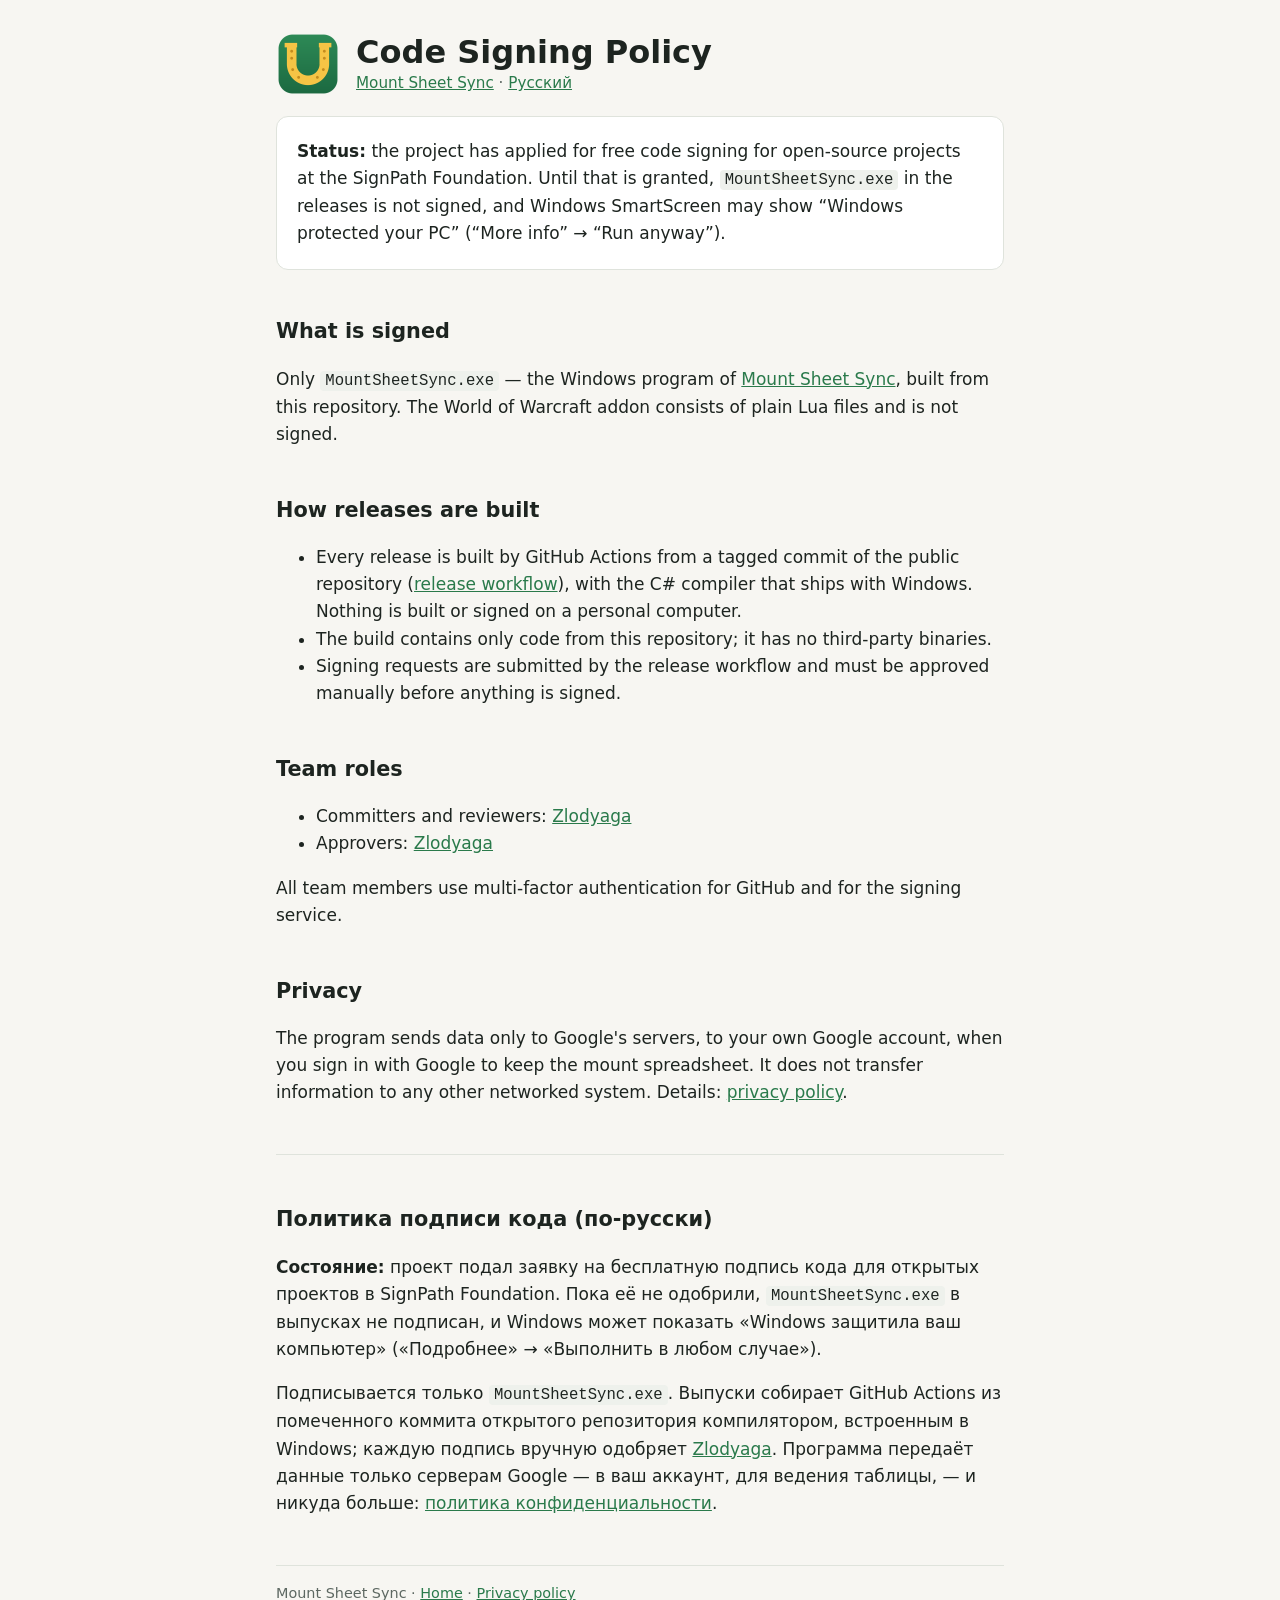
==== code-signing.html @ 60453c23 "Code signing policy page Co-Authored-By: Claude Opus 5.5 <noreply@anthropic.com> Claude-Session: htt" ====
<!doctype html>
<html lang="en">
<head>
<meta charset="utf-8">
<meta name="google-site-verification" content="HjjL_WrsnBHlThyc2jDRRkX_22MiPHdkxiM_3FD29Pc">
<meta name="viewport" content="width=device-width, initial-scale=1">
<title>Code Signing Policy · Mount Sheet Sync</title>
<link rel="icon" href="favicon.png">
<link rel="stylesheet" href="style.css">
</head>
<body>
<main>
<header>
  <img src="logo.png" alt="">
  <div>
    <h1>Code Signing Policy</h1>
    <div class="langs"><a href="index.html">Mount Sheet Sync</a> · <a href="#ru">Русский</a></div>
  </div>
</header>

<div class="card">
<p><strong>Status:</strong> the project has applied for free code signing for open-source projects at the SignPath
Foundation. Until that is granted, <code>MountSheetSync.exe</code> in the releases is not signed, and Windows SmartScreen
may show “Windows protected your PC” (“More info” → “Run anyway”).</p>
</div>

<h2>What is signed</h2>
<p>Only <code>MountSheetSync.exe</code> — the Windows program of
<a href="https://github.com/Zlodyaga/mount-sheet-sync">Mount Sheet Sync</a>, built from this repository. The World of
Warcraft addon consists of plain Lua files and is not signed.</p>

<h2>How releases are built</h2>
<ul>
  <li>Every release is built by GitHub Actions from a tagged commit of the public repository
    (<a href="https://github.com/Zlodyaga/mount-sheet-sync/blob/main/.github/workflows/release.yml">release workflow</a>),
    with the C# compiler that ships with Windows. Nothing is built or signed on a personal computer.</li>
  <li>The build contains only code from this repository; it has no third-party binaries.</li>
  <li>Signing requests are submitted by the release workflow and must be approved manually before anything is signed.</li>
</ul>

<h2>Team roles</h2>
<ul>
  <li>Committers and reviewers: <a href="https://github.com/Zlodyaga">Zlodyaga</a></li>
  <li>Approvers: <a href="https://github.com/Zlodyaga">Zlodyaga</a></li>
</ul>
<p>All team members use multi-factor authentication for GitHub and for the signing service.</p>

<h2>Privacy</h2>
<p>The program sends data only to Google's servers, to your own Google account, when you sign in with Google to keep the
mount spreadsheet. It does not transfer information to any other networked system. Details:
<a href="privacy.html">privacy policy</a>.</p>

<hr>
<section id="ru" lang="ru">
<h2>Политика подписи кода (по-русски)</h2>
<p><strong>Состояние:</strong> проект подал заявку на бесплатную подпись кода для открытых проектов в SignPath
Foundation. Пока её не одобрили, <code>MountSheetSync.exe</code> в выпусках не подписан, и Windows может показать
«Windows защитила ваш компьютер» («Подробнее» → «Выполнить в любом случае»).</p>
<p>Подписывается только <code>MountSheetSync.exe</code>. Выпуски собирает GitHub Actions из помеченного коммита
открытого репозитория компилятором, встроенным в Windows; каждую подпись вручную одобряет
<a href="https://github.com/Zlodyaga">Zlodyaga</a>. Программа передаёт данные только серверам Google — в ваш аккаунт,
для ведения таблицы, — и никуда больше: <a href="privacy.html#ru">политика конфиденциальности</a>.</p>
</section>

<footer>Mount Sheet Sync · <a href="index.html">Home</a> · <a href="privacy.html">Privacy policy</a></footer>
</main>
</body>
</html>
---- style.css ----
:root {
  --bg: #f7f6f2; --fg: #1d2420; --muted: #5d6862; --card: #ffffff; --line: #dfe3dc;
  --accent: #2a7a4b; --accent-fg: #ffffff; --code: #eef1ec;
}
@media (prefers-color-scheme: dark) {
  :root { --bg: #141815; --fg: #e8ece8; --muted: #a3ada6; --card: #1c221e; --line: #2e3631;
          --accent: #5cc08a; --accent-fg: #0f1a13; --code: #242b26; }
}
* { box-sizing: border-box; }
html { -webkit-text-size-adjust: 100%; }
body { margin: 0; background: var(--bg); color: var(--fg);
       font: 17px/1.6 system-ui, -apple-system, "Segoe UI", Roboto, sans-serif; }
main { max-width: 760px; margin: 0 auto; padding: 32px 16px 64px; }
header { display: flex; gap: 16px; align-items: center; margin-bottom: 8px; }
header img { width: 64px; height: 64px; flex: none; }
h1 { font-size: 2rem; line-height: 1.2; margin: 0; }
h2 { font-size: 1.3rem; margin: 2.2em 0 .5em; }
h3 { font-size: 1.05rem; margin: 1.6em 0 .3em; }
p, li { max-width: 68ch; }
a { color: var(--accent); }
.lead { color: var(--muted); font-size: 1.1rem; margin-top: 4px; }
.langs { font-size: .95rem; color: var(--muted); }
.card { background: var(--card); border: 1px solid var(--line); border-radius: 12px; padding: 4px 20px; margin: 20px 0; }
.buttons { display: flex; flex-wrap: wrap; gap: 12px; margin: 24px 0; }
.button { display: inline-block; padding: 10px 18px; border-radius: 8px; text-decoration: none; font-weight: 600;
          border: 1px solid var(--accent); }
.button.primary { background: var(--accent); color: var(--accent-fg); }
code { background: var(--code); padding: 1px 5px; border-radius: 4px; font-size: .92em; overflow-wrap: anywhere; }
footer { margin-top: 48px; padding-top: 16px; border-top: 1px solid var(--line); color: var(--muted); font-size: .9rem; }
hr { border: 0; border-top: 1px solid var(--line); margin: 48px 0; }
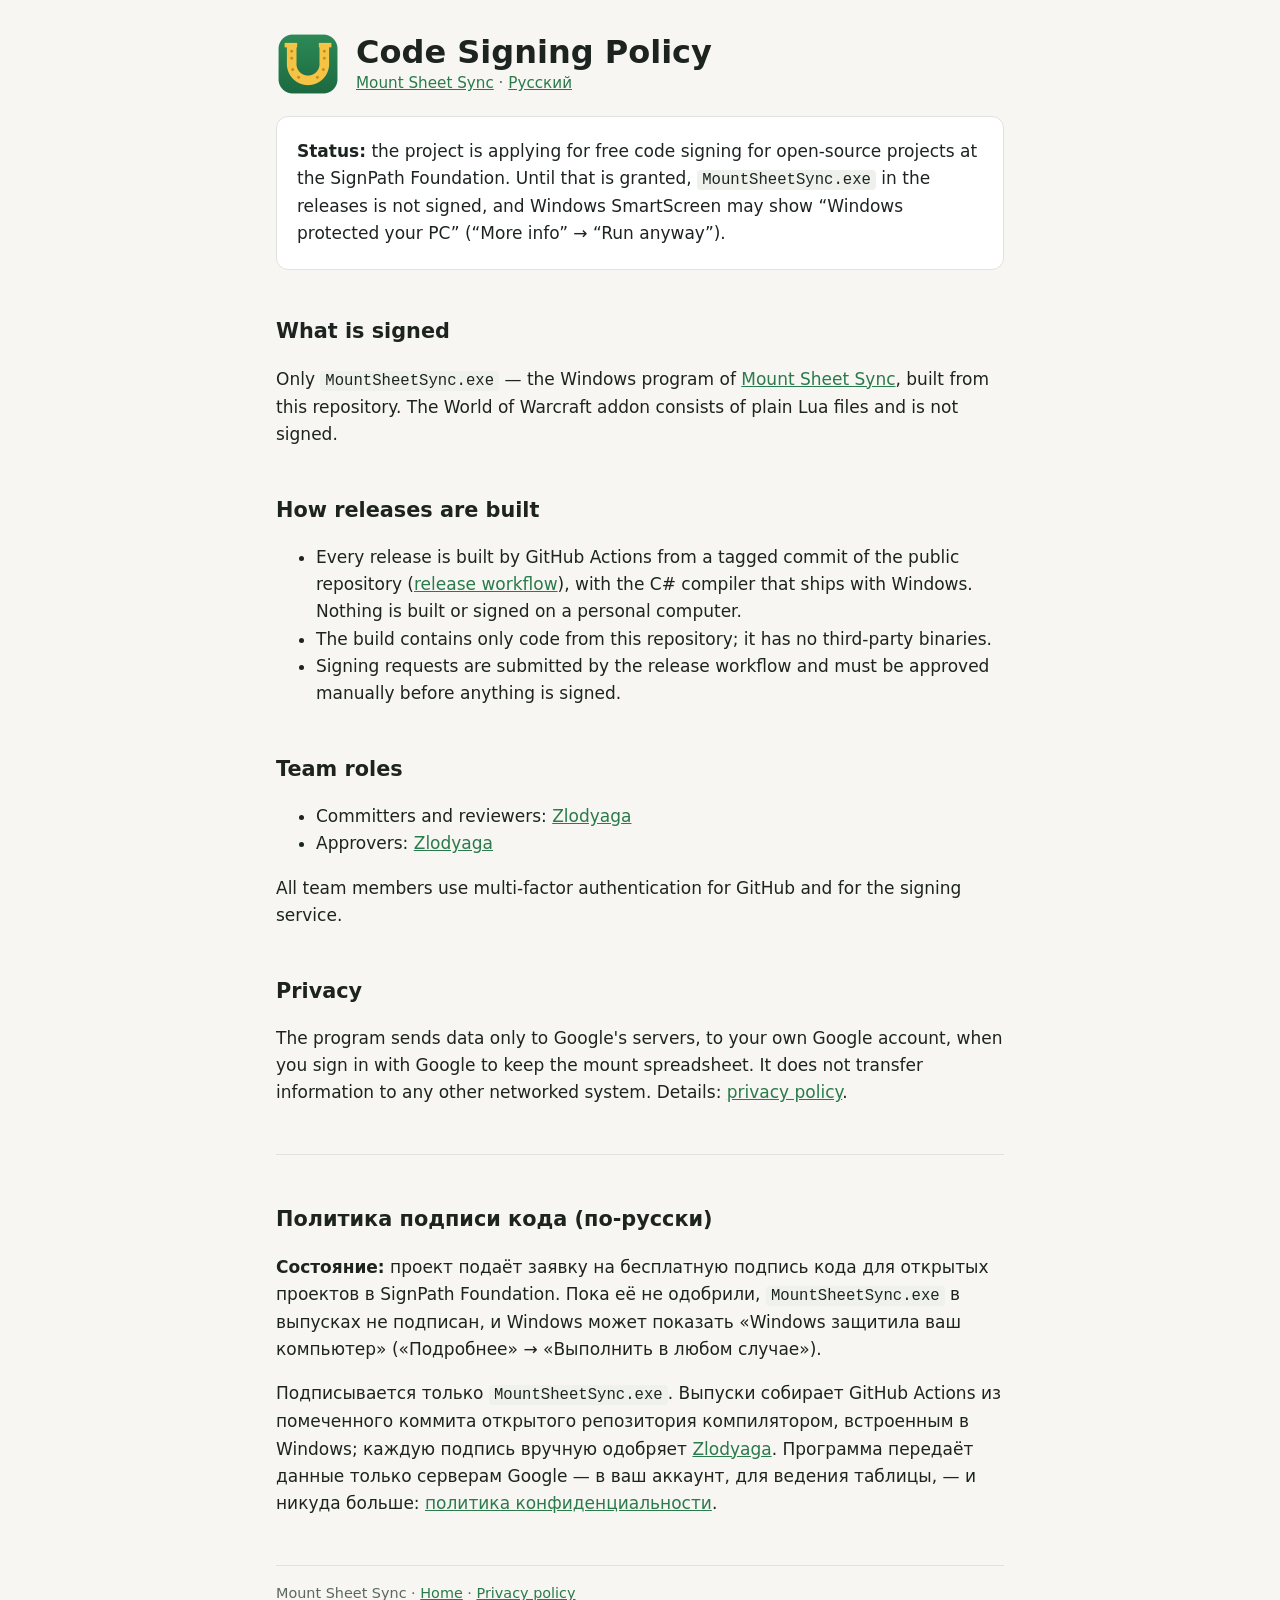
==== commit 66618c2e: "Code signing policy: application not sent yet Co-Authored-By: Claude Opus 5.5 <noreply@anthropic.com" ====
--- a/code-signing.html
+++ b/code-signing.html
@@ -19,7 +19,7 @@
 </header>
 
 <div class="card">
-<p><strong>Status:</strong> the project has applied for free code signing for open-source projects at the SignPath
+<p><strong>Status:</strong> the project is applying for free code signing for open-source projects at the SignPath
 Foundation. Until that is granted, <code>MountSheetSync.exe</code> in the releases is not signed, and Windows SmartScreen
 may show “Windows protected your PC” (“More info” → “Run anyway”).</p>
 </div>
@@ -53,7 +53,7 @@
 <hr>
 <section id="ru" lang="ru">
 <h2>Политика подписи кода (по-русски)</h2>
-<p><strong>Состояние:</strong> проект подал заявку на бесплатную подпись кода для открытых проектов в SignPath
+<p><strong>Состояние:</strong> проект подаёт заявку на бесплатную подпись кода для открытых проектов в SignPath
 Foundation. Пока её не одобрили, <code>MountSheetSync.exe</code> в выпусках не подписан, и Windows может показать
 «Windows защитила ваш компьютер» («Подробнее» → «Выполнить в любом случае»).</p>
 <p>Подписывается только <code>MountSheetSync.exe</code>. Выпуски собирает GitHub Actions из помеченного коммита
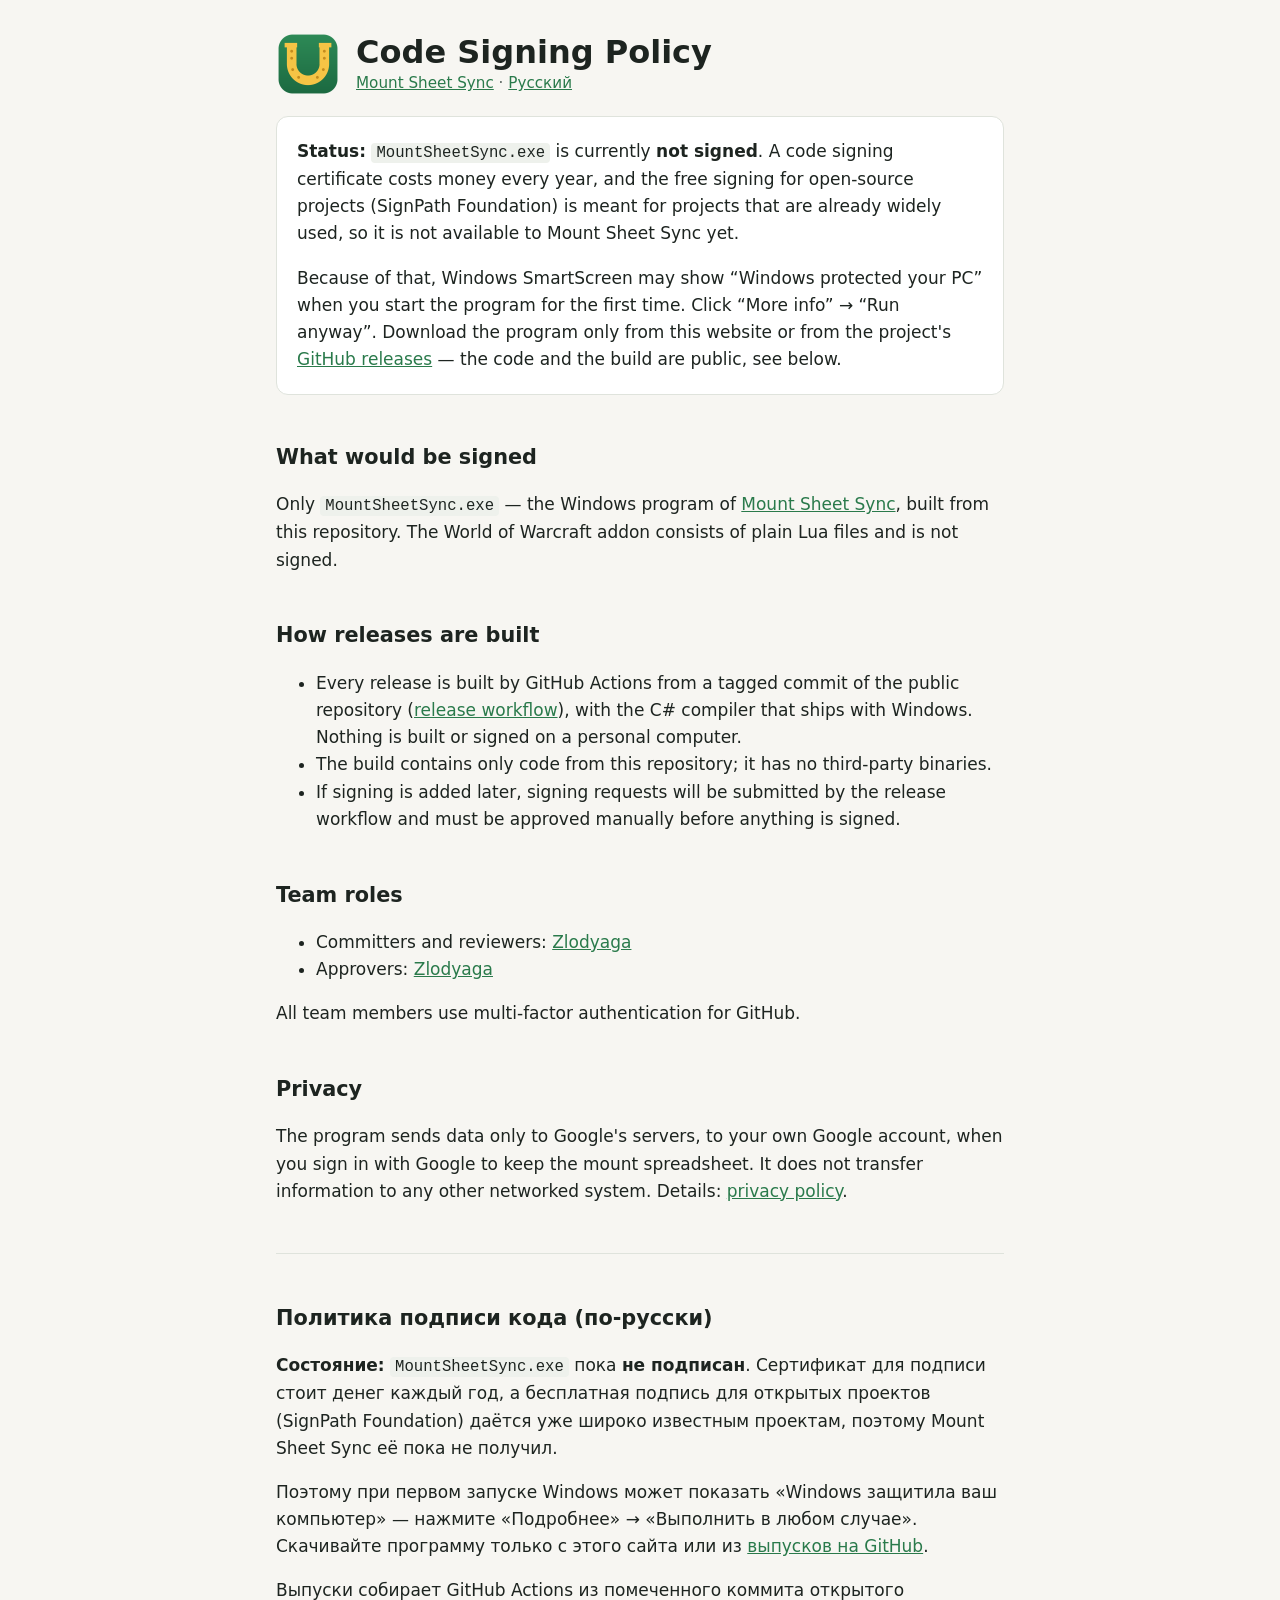
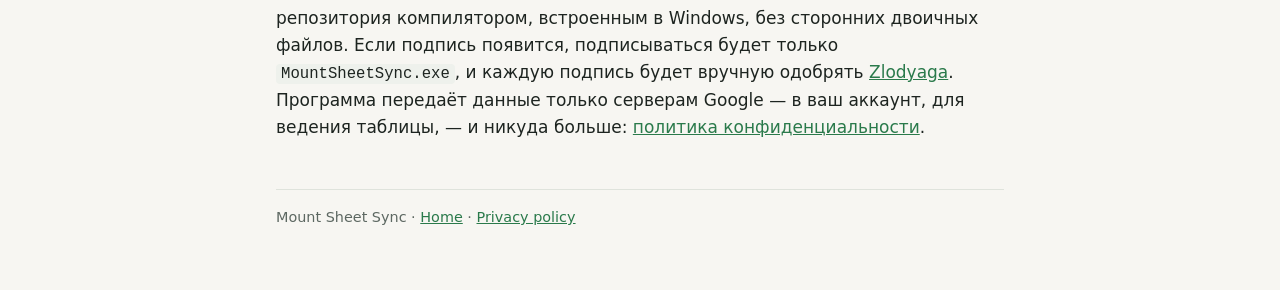
==== commit 597c2023: "Code signing page: the exe is not signed for now (SignPath declined) Co-Authored-By: Claude Opus 5.5" ====
--- a/code-signing.html
+++ b/code-signing.html
@@ -19,12 +19,16 @@
 </header>
 
 <div class="card">
-<p><strong>Status:</strong> the project is applying for free code signing for open-source projects at the SignPath
-Foundation. Until that is granted, <code>MountSheetSync.exe</code> in the releases is not signed, and Windows SmartScreen
-may show “Windows protected your PC” (“More info” → “Run anyway”).</p>
+<p><strong>Status:</strong> <code>MountSheetSync.exe</code> is currently <strong>not signed</strong>. A code signing
+certificate costs money every year, and the free signing for open-source projects (SignPath Foundation) is meant for
+projects that are already widely used, so it is not available to Mount Sheet Sync yet.</p>
+<p>Because of that, Windows SmartScreen may show “Windows protected your PC” when you start the program for the first
+time. Click “More info” → “Run anyway”. Download the program only from this website or from the project's
+<a href="https://github.com/Zlodyaga/mount-sheet-sync/releases">GitHub releases</a> — the code and the build are public,
+see below.</p>
 </div>
 
-<h2>What is signed</h2>
+<h2>What would be signed</h2>
 <p>Only <code>MountSheetSync.exe</code> — the Windows program of
 <a href="https://github.com/Zlodyaga/mount-sheet-sync">Mount Sheet Sync</a>, built from this repository. The World of
 Warcraft addon consists of plain Lua files and is not signed.</p>
@@ -35,7 +39,8 @@
     (<a href="https://github.com/Zlodyaga/mount-sheet-sync/blob/main/.github/workflows/release.yml">release workflow</a>),
     with the C# compiler that ships with Windows. Nothing is built or signed on a personal computer.</li>
   <li>The build contains only code from this repository; it has no third-party binaries.</li>
-  <li>Signing requests are submitted by the release workflow and must be approved manually before anything is signed.</li>
+  <li>If signing is added later, signing requests will be submitted by the release workflow and must be approved
+    manually before anything is signed.</li>
 </ul>
 
 <h2>Team roles</h2>
@@ -43,7 +48,7 @@
   <li>Committers and reviewers: <a href="https://github.com/Zlodyaga">Zlodyaga</a></li>
   <li>Approvers: <a href="https://github.com/Zlodyaga">Zlodyaga</a></li>
 </ul>
-<p>All team members use multi-factor authentication for GitHub and for the signing service.</p>
+<p>All team members use multi-factor authentication for GitHub.</p>
 
 <h2>Privacy</h2>
 <p>The program sends data only to Google's servers, to your own Google account, when you sign in with Google to keep the
@@ -53,12 +58,15 @@
 <hr>
 <section id="ru" lang="ru">
 <h2>Политика подписи кода (по-русски)</h2>
-<p><strong>Состояние:</strong> проект подаёт заявку на бесплатную подпись кода для открытых проектов в SignPath
-Foundation. Пока её не одобрили, <code>MountSheetSync.exe</code> в выпусках не подписан, и Windows может показать
-«Windows защитила ваш компьютер» («Подробнее» → «Выполнить в любом случае»).</p>
-<p>Подписывается только <code>MountSheetSync.exe</code>. Выпуски собирает GitHub Actions из помеченного коммита
-открытого репозитория компилятором, встроенным в Windows; каждую подпись вручную одобряет
-<a href="https://github.com/Zlodyaga">Zlodyaga</a>. Программа передаёт данные только серверам Google — в ваш аккаунт,
+<p><strong>Состояние:</strong> <code>MountSheetSync.exe</code> пока <strong>не подписан</strong>. Сертификат для
+подписи стоит денег каждый год, а бесплатная подпись для открытых проектов (SignPath Foundation) даётся уже широко
+известным проектам, поэтому Mount Sheet Sync её пока не получил.</p>
+<p>Поэтому при первом запуске Windows может показать «Windows защитила ваш компьютер» — нажмите «Подробнее» →
+«Выполнить в любом случае». Скачивайте программу только с этого сайта или из
+<a href="https://github.com/Zlodyaga/mount-sheet-sync/releases">выпусков на GitHub</a>.</p>
+<p>Выпуски собирает GitHub Actions из помеченного коммита открытого репозитория компилятором, встроенным в Windows,
+без сторонних двоичных файлов. Если подпись появится, подписываться будет только <code>MountSheetSync.exe</code>, и
+каждую подпись будет вручную одобрять <a href="https://github.com/Zlodyaga">Zlodyaga</a>. Программа передаёт данные только серверам Google — в ваш аккаунт,
 для ведения таблицы, — и никуда больше: <a href="privacy.html#ru">политика конфиденциальности</a>.</p>
 </section>
 
--- a/style.css
+++ b/style.css
@@ -28,3 +28,4 @@
 code { background: var(--code); padding: 1px 5px; border-radius: 4px; font-size: .92em; overflow-wrap: anywhere; }
 footer { margin-top: 48px; padding-top: 16px; border-top: 1px solid var(--line); color: var(--muted); font-size: .9rem; }
 hr { border: 0; border-top: 1px solid var(--line); margin: 48px 0; }
+.hint { color: var(--muted); font-size: .95rem; margin-top: -8px; }
